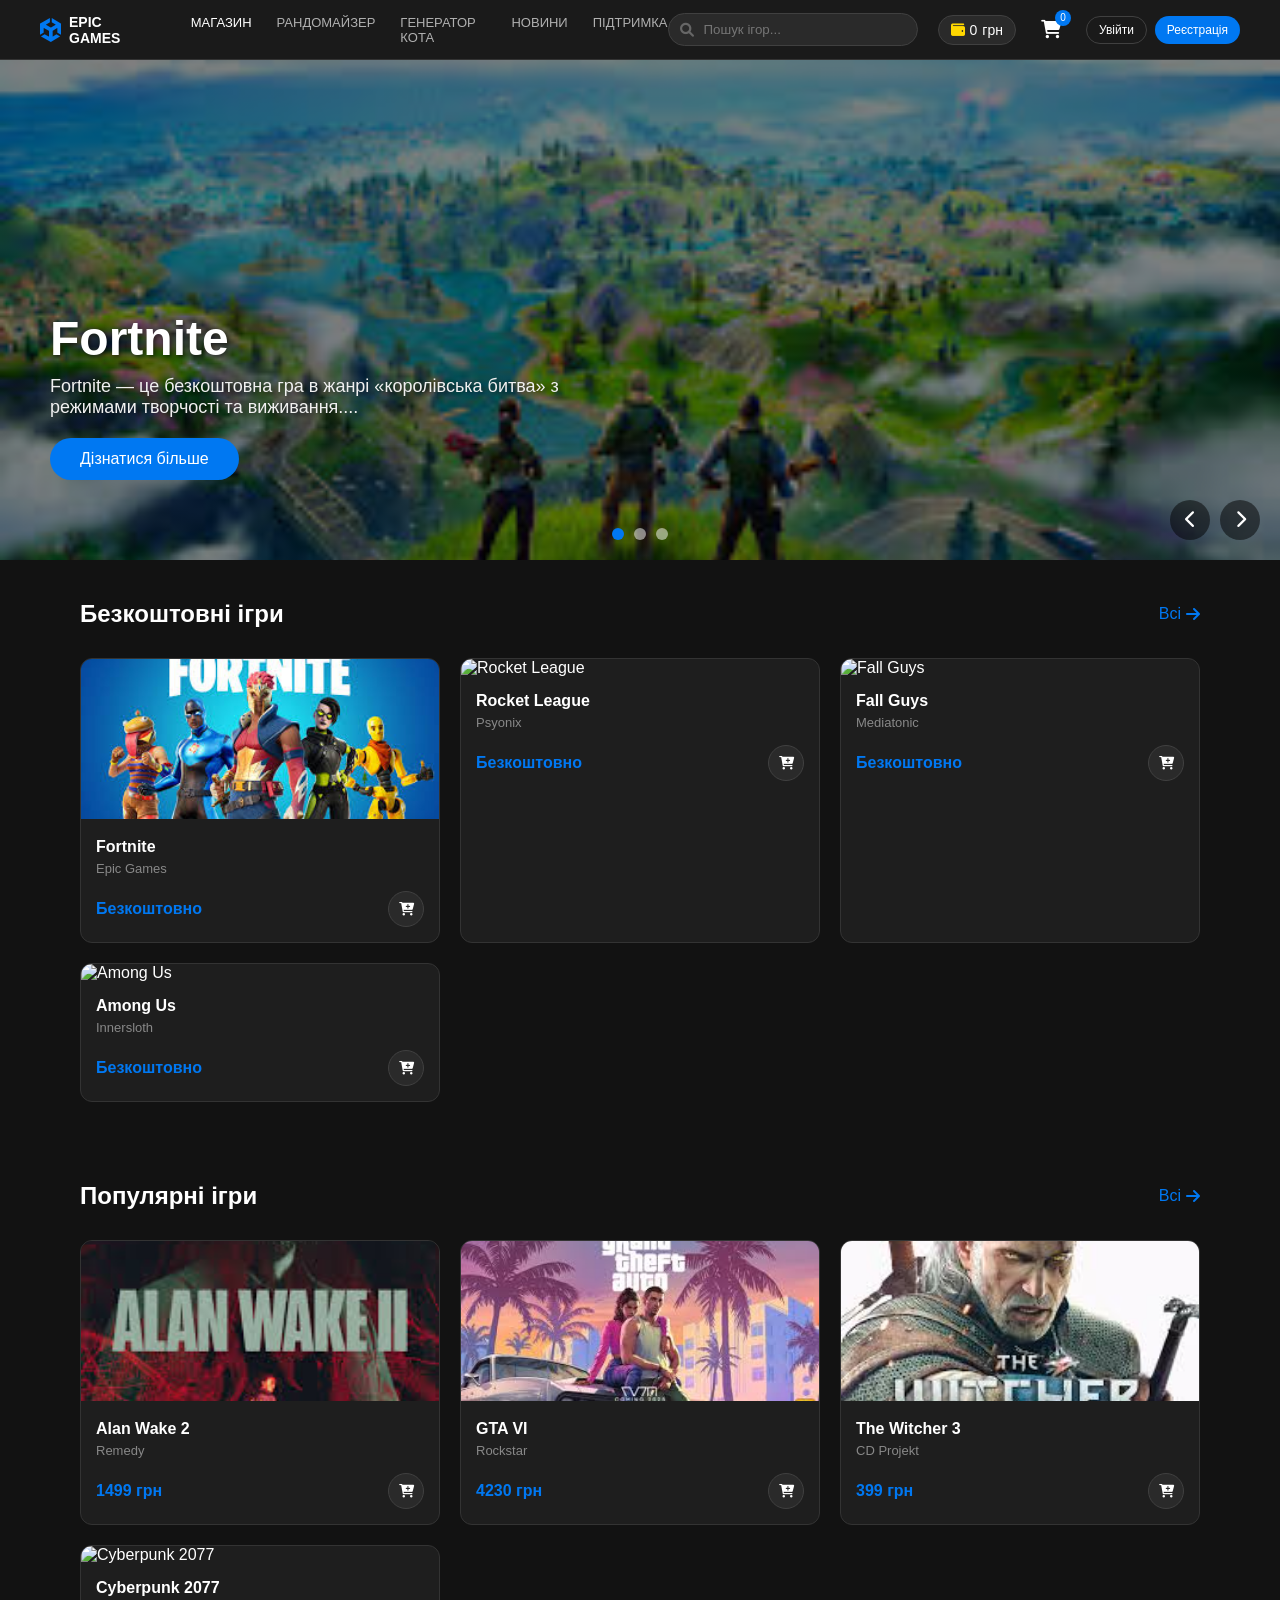
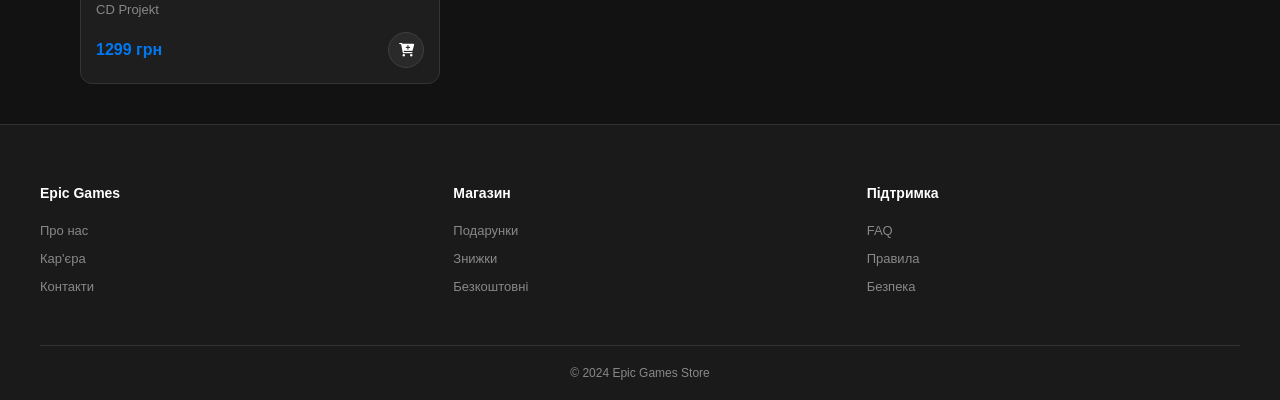
==== index.Html @ b53a5140 "Add files via upload" ====
<!DOCTYPE html>
<html lang="uk">
<head>
    <meta charset="UTF-8">
    <meta name="viewport" content="width=device-width, initial-scale=1.0">
    <title>EPIC GAMES</title>
    <link rel="stylesheet" href="https://cdnjs.cloudflare.com/ajax/libs/font-awesome/6.0.0-beta3/css/all.min.css">
    <link rel="stylesheet" href="style.css">
</head>
<body>
    <!-- Затемнення фону -->
    <div class="overlay" id="overlay"></div>

    <!-- HEADER -->
    <header class="header">
        <div class="header-left">
            <div class="logo">
                <i class="fab fa-unity"></i>
                <span>EPIC GAMES</span>
            </div>
            <nav class="main-nav">
                <a href="#" class="nav-link active" data-page="store">МАГАЗИН</a>
                <a href="#" class="nav-link" data-page="randomizer">РАНДОМАЙЗЕР</a>
                <a href="#" class="nav-link" data-page="cat">ГЕНЕРАТОР КОТА</a>
                <a href="#" class="nav-link" data-page="news">НОВИНИ</a>
                <a href="#" class="nav-link" data-page="support">ПІДТРИМКА</a>
            </nav>
        </div>
        <div class="header-right">
            <!-- Пошук -->
            <div class="search-box">
                <i class="fas fa-search search-icon"></i>
                <input type="text" id="searchInput" placeholder="Пошук ігор..." class="search-input">
                <div class="search-results" id="searchResults"></div>
            </div>
            
            <!-- Баланс -->
            <div class="balance" id="balanceDisplay">
                <i class="fas fa-wallet"></i>
                <span id="balanceAmount">0</span> грн
            </div>
            
            <!-- Кошик -->
            <div class="cart" id="cartBtn">
                <i class="fas fa-shopping-cart"></i>
                <span class="cart-count" id="cartCount">0</span>
            </div>
            
            <!-- Меню користувача -->
            <div class="user-menu" id="userMenu">
                <button class="login-btn" id="loginBtn">Увійти</button>
                <button class="register-btn" id="registerBtn">Реєстрація</button>
            </div>
            
            <!-- Профіль користувача -->
            <div class="user-profile" id="userProfile" style="display: none;">
                <div class="profile-btn" id="profileBtn">
                    <div class="profile-avatar" id="profileAvatar">U</div>
                    <span id="profileName">Користувач</span>
                    <i class="fas fa-chevron-down"></i>
                </div>
                <div class="profile-dropdown" id="profileDropdown">
                    <a href="#" data-page="profile"><i class="fas fa-user"></i> Профіль</a>
                    <a href="#" data-page="library"><i class="fas fa-book"></i> Бібліотека</a>
                    <a href="#" id="addBalanceBtn"><i class="fas fa-plus-circle"></i> Поповнити баланс</a>
                    <div class="dropdown-divider"></div>
                    <a href="#" id="logoutBtn"><i class="fas fa-sign-out-alt"></i> Вийти</a>
                </div>
            </div>
        </div>
    </header>

    <!-- МОДАЛЬНІ ВІКНА -->
    
    <!-- Реєстрація -->
    <div class="modal" id="registerModal">
        <div class="modal-content">
            <div class="modal-header">
                <h2>Реєстрація</h2>
                <button class="close-modal" id="closeRegister">&times;</button>
            </div>
            <div class="modal-body">
                <form id="registerForm">
                    <div class="form-group">
                        <label>Ім'я користувача</label>
                        <input type="text" id="regName" placeholder="Ім'я користувача" required>
                    </div>
                    <div class="form-group">
                        <label>Email</label>
                        <input type="email" id="regEmail" placeholder="Email" required>
                    </div>
                    <div class="form-group">
                        <label>Пароль</label>
                        <input type="password" id="regPassword" placeholder="Пароль" required>
                    </div>
                    <div class="form-group">
                        <label>Підтвердження</label>
                        <input type="password" id="regConfirm" placeholder="Підтвердження" required>
                    </div>
                    <button type="submit" class="modal-btn">Зареєструватися</button>
                </form>
                <div class="modal-footer">
                    <p>Вже є акаунт? <a href="#" id="switchToLogin">Увійти</a></p>
                </div>
            </div>
        </div>
    </div>

    <!-- Вхід -->
    <div class="modal" id="loginModal">
        <div class="modal-content">
            <div class="modal-header">
                <h2>Вхід</h2>
                <button class="close-modal" id="closeLogin">&times;</button>
            </div>
            <div class="modal-body">
                <form id="loginForm">
                    <div class="form-group">
                        <label>Email</label>
                        <input type="email" id="loginEmail" placeholder="Email" required>
                    </div>
                    <div class="form-group">
                        <label>Пароль</label>
                        <input type="password" id="loginPassword" placeholder="Пароль" required>
                    </div>
                    <button type="submit" class="modal-btn">Увійти</button>
                </form>
                <div class="modal-footer">
                    <p>Немає акаунта? <a href="#" id="switchToRegister">Реєстрація</a></p>
                </div>
            </div>
        </div>
    </div>

    <!-- Поповнення балансу -->
    <div class="modal" id="balanceModal">
        <div class="modal-content">
            <div class="modal-header">
                <h2>Поповнення балансу</h2>
                <button class="close-modal" id="closeBalance">&times;</button>
            </div>
            <div class="modal-body">
                <div class="balance-options">
                    <button class="balance-option" data-amount="100">100 грн</button>
                    <button class="balance-option" data-amount="500">500 грн</button>
                    <button class="balance-option" data-amount="1000">1000 грн</button>
                    <button class="balance-option" data-amount="5000">5000 грн</button>
                </div>
                <div class="custom-balance">
                    <label>Інша сума:</label>
                    <input type="number" id="customAmount" placeholder="Введіть суму" min="1">
                </div>
                <button class="modal-btn" id="confirmAddBalance">Поповнити</button>
            </div>
        </div>
    </div>

    <!-- Кошик -->
    <div class="modal" id="cartModal">
        <div class="modal-content cart-modal">
            <div class="modal-header">
                <h2>Кошик <span id="cartItemCount">(0)</span></h2>
                <button class="close-modal" id="closeCart">&times;</button>
            </div>
            <div class="modal-body">
                <div class="cart-items" id="cartItems">
                    <div class="empty-cart">
                        <i class="fas fa-shopping-cart"></i>
                        <p>Кошик порожній</p>
                    </div>
                </div>
                <div class="cart-summary" id="cartSummary" style="display: none;">
                    <div class="cart-total">
                        <span>Разом:</span>
                        <span class="total-price" id="cartTotal">0 грн</span>
                    </div>
                    <div class="cart-balance-info" id="cartBalanceInfo"></div>
                    <button class="checkout-btn" id="checkoutBtn">Оформити замовлення</button>
                    <button class="clear-cart-btn" id="clearCartBtn">Очистити кошик</button>
                </div>
            </div>
        </div>
    </div>

    <!-- Деталі гри -->
    <div class="modal" id="gameModal">
        <div class="modal-content game-modal">
            <div class="modal-header">
                <h2 id="gameTitle">Назва гри</h2>
                <button class="close-modal" id="closeGame">&times;</button>
            </div>
            <div class="modal-body" id="gameDetails"></div>
        </div>
    </div>

    <!-- Підтвердження -->
    <div class="modal" id="confirmModal">
        <div class="modal-content confirm-modal">
            <div class="modal-body confirm-body">
                <i class="fas fa-check-circle"></i>
                <h3>Додано в кошик!</h3>
                <p id="confirmMessage"></p>
            </div>
            <div class="confirm-actions">
                <button class="confirm-btn" id="continueBtn">Продовжити</button>
                <button class="confirm-btn view-cart" id="viewCartBtn">До кошика</button>
            </div>
        </div>
    </div>

    <!-- Повідомлення про покупку -->
    <div class="modal" id="purchaseModal">
        <div class="modal-content confirm-modal">
            <div class="modal-body confirm-body">
                <i class="fas fa-check-circle" style="color: #00c851;"></i>
                <h3>Покупка успішна!</h3>
                <p id="purchaseMessage"></p>
            </div>
            <div class="confirm-actions">
                <button class="confirm-btn view-cart" id="closePurchaseBtn">Гаразд</button>
            </div>
        </div>
    </div>

    <!-- Повідомлення про недостатньо коштів -->
    <div class="modal" id="insufficientModal">
        <div class="modal-content confirm-modal">
            <div class="modal-body confirm-body">
                <i class="fas fa-exclamation-circle" style="color: #ff4444;"></i>
                <h3>Недостатньо коштів!</h3>
                <p id="insufficientMessage"></p>
            </div>
            <div class="confirm-actions">
                <button class="confirm-btn" id="closeInsufficientBtn">Закрити</button>
                <button class="confirm-btn view-cart" id="addBalanceFromInsufficient">Поповнити баланс</button>
            </div>
        </div>
    </div>

    <!-- ОСНОВНИЙ КОНТЕНТ -->
    <main id="mainContent"></main>

    <!-- FOOTER -->
    <footer class="footer">
        <div class="footer-content">
            <div class="footer-section">
                <h4>Epic Games</h4>
                <ul>
                    <li><a href="#">Про нас</a></li>
                    <li><a href="#">Кар'єра</a></li>
                    <li><a href="#">Контакти</a></li>
                </ul>
            </div>
            <div class="footer-section">
                <h4>Магазин</h4>
                <ul>
                    <li><a href="#">Подарунки</a></li>
                    <li><a href="#">Знижки</a></li>
                    <li><a href="#">Безкоштовні</a></li>
                </ul>
            </div>
            <div class="footer-section">
                <h4>Підтримка</h4>
                <ul>
                    <li><a href="#">FAQ</a></li>
                    <li><a href="#">Правила</a></li>
                    <li><a href="#">Безпека</a></li>
                </ul>
            </div>
        </div>
        <div class="footer-bottom">
            <p>© 2024 Epic Games Store</p>
        </div>
    </footer>

    <script src="script.js"></script>
</body>
</html>
---- style.css ----
* {
    margin: 0;
    padding: 0;
    box-sizing: border-box;
    font-family: -apple-system, BlinkMacSystemFont, 'Segoe UI', Roboto, sans-serif;
}

body {
    background: #121212;
    color: #fff;
    min-height: 100vh;
    display: flex;
    flex-direction: column;
}

/* Затемнення */
.overlay {
    position: fixed;
    top: 0;
    left: 0;
    width: 100%;
    height: 100%;
    background: rgba(0,0,0,0.8);
    backdrop-filter: blur(5px);
    z-index: 998;
    display: none;
}

.overlay.active {
    display: block;
}

/* HEADER */
.header {
    background: #1a1a1a;
    padding: 0 40px;
    height: 60px;
    display: flex;
    align-items: center;
    justify-content: space-between;
    border-bottom: 1px solid #333;
    position: sticky;
    top: 0;
    z-index: 100;
}

.header-left {
    display: flex;
    align-items: center;
    gap: 40px;
}

.logo {
    display: flex;
    align-items: center;
    gap: 8px;
    font-weight: 700;
    font-size: 14px;
    color: #fff;
}

.logo i {
    color: #0078f2;
    font-size: 24px;
}

.main-nav {
    display: flex;
    gap: 25px;
}

.main-nav a {
    color: #b0b0b0;
    text-decoration: none;
    font-size: 13px;
    font-weight: 500;
    transition: color 0.2s;
    cursor: pointer;
}

.main-nav a:hover,
.main-nav a.active {
    color: #fff;
}

.header-right {
    display: flex;
    align-items: center;
    gap: 20px;
}

/* Пошук */
.search-box {
    position: relative;
}

.search-icon {
    position: absolute;
    left: 12px;
    top: 50%;
    transform: translateY(-50%);
    color: #666;
    font-size: 14px;
}

.search-input {
    background: #2a2a2a;
    border: 1px solid #404040;
    border-radius: 20px;
    padding: 8px 15px 8px 35px;
    color: #fff;
    width: 250px;
    transition: all 0.3s;
}

.search-input:focus {
    outline: none;
    border-color: #0078f2;
    width: 300px;
}

.search-results {
    position: absolute;
    top: 100%;
    left: 0;
    right: 0;
    background: #1e1e1e;
    border: 1px solid #333;
    border-radius: 8px;
    margin-top: 5px;
    max-height: 300px;
    overflow-y: auto;
    display: none;
    z-index: 1000;
}

.search-results.active {
    display: block;
}

.search-result-item {
    padding: 12px 15px;
    cursor: pointer;
    border-bottom: 1px solid #333;
    display: flex;
    align-items: center;
    gap: 10px;
    transition: background 0.2s;
}

.search-result-item:hover {
    background: #2a2a2a;
}

.search-result-item img {
    width: 40px;
    height: 40px;
    border-radius: 5px;
    object-fit: cover;
}

/* Баланс */
.balance {
    background: #2a2a2a;
    padding: 6px 12px;
    border-radius: 20px;
    display: flex;
    align-items: center;
    gap: 5px;
    font-size: 14px;
    border: 1px solid #404040;
}

.balance i {
    color: #ffd700;
}

/* Кошик */
.cart {
    position: relative;
    cursor: pointer;
    padding: 5px;
}

.cart i {
    font-size: 18px;
    color: #fff;
}

.cart-count {
    position: absolute;
    top: -5px;
    right: -5px;
    background: #0078f2;
    color: #fff;
    font-size: 10px;
    min-width: 16px;
    height: 16px;
    border-radius: 8px;
    display: flex;
    align-items: center;
    justify-content: center;
    padding: 0 4px;
}

/* Меню користувача */
.user-menu {
    display: flex;
    gap: 8px;
}

.login-btn, .register-btn {
    padding: 6px 12px;
    border-radius: 16px;
    font-size: 12px;
    cursor: pointer;
    border: none;
    transition: all 0.2s;
}

.login-btn {
    background: transparent;
    border: 1px solid #404040;
    color: #fff;
}

.login-btn:hover {
    border-color: #0078f2;
}

.register-btn {
    background: #0078f2;
    color: #fff;
}

.register-btn:hover {
    background: #0060c0;
}

/* Профіль */
.user-profile {
    position: relative;
}

.profile-btn {
    display: flex;
    align-items: center;
    gap: 8px;
    cursor: pointer;
    padding: 4px 8px;
    border-radius: 20px;
    background: #2a2a2a;
}

.profile-avatar {
    width: 28px;
    height: 28px;
    border-radius: 50%;
    background: #0078f2;
    display: flex;
    align-items: center;
    justify-content: center;
    font-weight: bold;
    font-size: 14px;
}

.profile-dropdown {
    position: absolute;
    top: 100%;
    right: 0;
    margin-top: 10px;
    background: #1e1e1e;
    border: 1px solid #333;
    border-radius: 8px;
    min-width: 200px;
    display: none;
    z-index: 1000;
}

.profile-dropdown.active {
    display: block;
}

.profile-dropdown a {
    display: flex;
    align-items: center;
    gap: 12px;
    padding: 12px 16px;
    color: #fff;
    text-decoration: none;
    transition: background 0.2s;
}

.profile-dropdown a:hover {
    background: #2a2a2a;
}

.dropdown-divider {
    height: 1px;
    background: #333;
    margin: 8px 0;
}

/* МОДАЛЬНІ ВІКНА */
.modal {
    display: none;
    position: fixed;
    top: 50%;
    left: 50%;
    transform: translate(-50%, -50%);
    z-index: 999;
    width: 90%;
    max-width: 450px;
}

.modal.active {
    display: block;
}

.modal-content {
    background: #1e1e1e;
    border-radius: 12px;
    border: 1px solid #333;
    animation: modalFade 0.3s ease;
    box-shadow: 0 20px 40px rgba(0,0,0,0.5);
}

@keyframes modalFade {
    from {
        opacity: 0;
        transform: translateY(-20px);
    }
    to {
        opacity: 1;
        transform: translateY(0);
    }
}

.modal-header {
    padding: 15px 20px;
    border-bottom: 1px solid #333;
    display: flex;
    justify-content: space-between;
    align-items: center;
}

.modal-header h2 {
    font-size: 18px;
    color: #fff;
}

.close-modal {
    background: none;
    border: none;
    color: #888;
    font-size: 24px;
    cursor: pointer;
    transition: color 0.2s;
}

.close-modal:hover {
    color: #fff;
}

.modal-body {
    padding: 20px;
}

/* Форми */
.form-group {
    margin-bottom: 15px;
}

.form-group label {
    display: block;
    margin-bottom: 5px;
    color: #b0b0b0;
    font-size: 13px;
}

.form-group input {
    width: 100%;
    padding: 10px;
    background: #2a2a2a;
    border: 1px solid #404040;
    border-radius: 8px;
    color: #fff;
    font-size: 14px;
}

.form-group input:focus {
    outline: none;
    border-color: #0078f2;
}

.modal-btn {
    width: 100%;
    padding: 12px;
    background: #0078f2;
    border: none;
    border-radius: 8px;
    color: #fff;
    font-weight: 600;
    cursor: pointer;
    transition: background 0.2s;
}

.modal-btn:hover {
    background: #0060c0;
}

.modal-footer {
    margin-top: 20px;
    text-align: center;
    color: #888;
    font-size: 13px;
}

.modal-footer a {
    color: #0078f2;
    text-decoration: none;
}

/* Баланс опції */
.balance-options {
    display: grid;
    grid-template-columns: repeat(2, 1fr);
    gap: 10px;
    margin-bottom: 20px;
}

.balance-option {
    background: #2a2a2a;
    border: 1px solid #404040;
    color: #fff;
    padding: 15px;
    border-radius: 8px;
    cursor: pointer;
    font-size: 16px;
    font-weight: 600;
    transition: all 0.2s;
}

.balance-option:hover {
    background: #0078f2;
    border-color: #0078f2;
}

.custom-balance {
    margin-bottom: 20px;
}

.custom-balance label {
    display: block;
    margin-bottom: 5px;
    color: #b0b0b0;
}

.custom-balance input {
    width: 100%;
    padding: 12px;
    background: #2a2a2a;
    border: 1px solid #404040;
    border-radius: 8px;
    color: #fff;
    font-size: 16px;
}

/* Кошик */
.cart-modal {
    max-width: 500px;
}

.cart-items {
    max-height: 300px;
    overflow-y: auto;
}

.empty-cart {
    text-align: center;
    padding: 40px;
    color: #888;
}

.empty-cart i {
    font-size: 48px;
    margin-bottom: 15px;
    color: #404040;
}

.cart-item {
    display: flex;
    align-items: center;
    gap: 15px;
    padding: 15px;
    border-bottom: 1px solid #333;
}

.cart-item img {
    width: 50px;
    height: 50px;
    border-radius: 5px;
    object-fit: cover;
}

.cart-item-info {
    flex: 1;
}

.cart-item-info h4 {
    font-size: 14px;
    margin-bottom: 5px;
}

.cart-item-info p {
    color: #0078f2;
    font-size: 13px;
}

.cart-item-remove {
    background: none;
    border: none;
    color: #888;
    cursor: pointer;
    font-size: 16px;
}

.cart-item-remove:hover {
    color: #ff4444;
}

.cart-summary {
    border-top: 1px solid #333;
    padding-top: 15px;
}

.cart-total {
    display: flex;
    justify-content: space-between;
    margin-bottom: 15px;
    font-weight: 600;
    font-size: 16px;
}

.total-price {
    color: #0078f2;
}

.cart-balance-info {
    background: #1a1a1a;
    padding: 10px;
    border-radius: 8px;
    margin: 10px 0;
    text-align: center;
    font-weight: 600;
}

.checkout-btn {
    width: 100%;
    padding: 12px;
    background: #00c851;
    border: none;
    border-radius: 8px;
    color: #fff;
    font-weight: 600;
    cursor: pointer;
    transition: background 0.2s;
}

.checkout-btn:hover {
    background: #007e33;
}

.clear-cart-btn {
    width: 100%;
    padding: 10px;
    background: #ff4444;
    border: none;
    border-radius: 8px;
    color: #fff;
    font-weight: 600;
    cursor: pointer;
    margin-top: 10px;
    transition: background 0.2s;
}

.clear-cart-btn:hover {
    background: #cc0000;
}

/* Підтвердження */
.confirm-modal {
    max-width: 400px;
    text-align: center;
}

.confirm-body {
    padding: 30px;
}

.confirm-body i {
    font-size: 64px;
    color: #00c851;
    margin-bottom: 15px;
}

.confirm-body h3 {
    margin-bottom: 10px;
    font-size: 20px;
}

.confirm-body p {
    color: #888;
}

.confirm-actions {
    display: flex;
    gap: 10px;
    padding: 0 20px 20px;
}

.confirm-btn {
    flex: 1;
    padding: 12px;
    border-radius: 8px;
    font-size: 14px;
    cursor: pointer;
    border: 1px solid #404040;
    background: transparent;
    color: #fff;
    transition: all 0.2s;
}

.confirm-btn:hover {
    border-color: #0078f2;
}

.confirm-btn.view-cart {
    background: #0078f2;
    border: none;
}

.confirm-btn.view-cart:hover {
    background: #0060c0;
}

/* СЛАЙДЕР */
.slider-container {
    position: relative;
    width: 100%;
    height: 500px;
    overflow: hidden;
}

.slider-wrapper {
    position: relative;
    width: 100%;
    height: 100%;
}

.slider-slide {
    position: absolute;
    top: 0;
    left: 0;
    width: 100%;
    height: 100%;
    opacity: 0;
    transition: opacity 0.5s ease-in-out;
    background-size: cover;
    background-position: center;
}

.slider-slide.active {
    opacity: 1;
}

.slider-content {
    position: absolute;
    bottom: 80px;
    left: 50px;
    max-width: 600px;
    color: white;
    text-shadow: 2px 2px 4px rgba(0,0,0,0.5);
}

.slider-content h2 {
    font-size: 48px;
    margin-bottom: 10px;
}

.slider-content p {
    font-size: 18px;
    margin-bottom: 20px;
    color: #f0f0f0;
}

.slider-btn {
    background: #0078f2;
    color: white;
    border: none;
    padding: 12px 30px;
    font-size: 16px;
    border-radius: 25px;
    cursor: pointer;
    transition: background 0.3s;
}

.slider-btn:hover {
    background: #0056b3;
}

.slider-controls {
    position: absolute;
    bottom: 20px;
    right: 20px;
    display: flex;
    gap: 10px;
    z-index: 10;
}

.slider-control {
    background: rgba(0,0,0,0.5);
    color: white;
    border: none;
    width: 40px;
    height: 40px;
    border-radius: 50%;
    cursor: pointer;
    font-size: 18px;
    transition: background 0.3s;
}

.slider-control:hover {
    background: rgba(0,120,242,0.8);
}

.slider-dots {
    position: absolute;
    bottom: 20px;
    left: 50%;
    transform: translateX(-50%);
    display: flex;
    gap: 10px;
    z-index: 10;
}

.slider-dot {
    width: 12px;
    height: 12px;
    border-radius: 50%;
    background: rgba(255,255,255,0.5);
    cursor: pointer;
    transition: background 0.3s;
}

.slider-dot.active {
    background: #0078f2;
}

/* СТОРІНКИ */
.page {
    padding: 40px;
    max-width: 1200px;
    margin: 0 auto;
}

.section-header {
    display: flex;
    justify-content: space-between;
    align-items: center;
    margin-bottom: 30px;
}

.section-header h2 {
    font-size: 24px;
}

.view-all {
    color: #0078f2;
    text-decoration: none;
    display: flex;
    align-items: center;
    gap: 5px;
}

/* СІТКА ІГОР */
.games-grid {
    display: grid;
    grid-template-columns: repeat(auto-fill, minmax(280px, 1fr));
    gap: 20px;
}

.game-card {
    background: #1e1e1e;
    border: 1px solid #333;
    border-radius: 12px;
    overflow: hidden;
    cursor: pointer;
    transition: all 0.3s;
}

.game-card:hover {
    transform: translateY(-5px);
    border-color: #0078f2;
    box-shadow: 0 10px 20px rgba(0,120,242,0.2);
}

.game-card img {
    width: 100%;
    height: 160px;
    object-fit: cover;
}

.game-card-content {
    padding: 15px;
}

.game-card h3 {
    font-size: 16px;
    margin-bottom: 5px;
}

.game-card p {
    color: #888;
    font-size: 13px;
    margin-bottom: 15px;
}

.game-card-footer {
    display: flex;
    justify-content: space-between;
    align-items: center;
}

.game-price {
    color: #0078f2;
    font-weight: 600;
}

.add-btn {
    background: #2a2a2a;
    border: 1px solid #404040;
    color: #fff;
    width: 36px;
    height: 36px;
    border-radius: 50%;
    cursor: pointer;
    transition: all 0.2s;
}

.add-btn:hover {
    background: #0078f2;
    border-color: #0078f2;
}

/* РАНДОМАЙЗЕР */
.randomizer-container {
    max-width: 800px;
    margin: 50px auto;
    padding: 40px;
    background: #1e1e1e;
    border-radius: 20px;
    border: 1px solid #333;
    text-align: center;
}

.randomizer-container h1 {
    color: #0078f2;
    margin-bottom: 20px;
}

.randomizer-description {
    color: #888;
    margin-bottom: 30px;
}

.randomizer-btn {
    background: #0078f2;
    color: white;
    border: none;
    padding: 15px 40px;
    font-size: 18px;
    border-radius: 30px;
    cursor: pointer;
    transition: all 0.3s;
    margin: 20px 0;
}

.randomizer-btn:hover {
    background: #0056b3;
    transform: scale(1.05);
}

.randomizer-result {
    background: #2a2a2a;
    padding: 30px;
    border-radius: 15px;
    margin-top: 20px;
    border: 1px solid #333;
}

.randomizer-game {
    font-size: 28px;
    color: #0078f2;
    margin-bottom: 10px;
}

.randomizer-game-image {
    max-width: 200px;
    border-radius: 10px;
    margin-bottom: 20px;
}

/* ГЕНЕРАТОР КОТА */
.cat-container {
    max-width: 800px;
    margin: 50px auto;
    padding: 40px;
    background: #1e1e1e;
    border-radius: 20px;
    border: 1px solid #333;
    text-align: center;
}

.cat-container h1 {
    color: #0078f2;
    margin-bottom: 20px;
}

.cat-btn {
    background: #0078f2;
    color: white;
    border: none;
    padding: 15px 40px;
    font-size: 18px;
    border-radius: 30px;
    cursor: pointer;
    transition: all 0.3s;
    margin: 20px 0;
}

.cat-btn:hover {
    background: #0056b3;
    transform: scale(1.05);
}

.cat-image-container {
    background: #2a2a2a;
    padding: 20px;
    border-radius: 15px;
    margin-top: 20px;
    min-height: 300px;
    display: flex;
    align-items: center;
    justify-content: center;
}

.cat-image {
    max-width: 100%;
    max-height: 400px;
    border-radius: 10px;
    box-shadow: 0 5px 15px rgba(0,0,0,0.3);
}

/* НОВИНИ */
.news-grid {
    display: grid;
    grid-template-columns: repeat(auto-fill, minmax(350px, 1fr));
    gap: 20px;
    margin-top: 30px;
}

.news-card {
    background: #1e1e1e;
    border: 1px solid #333;
    border-radius: 12px;
    overflow: hidden;
}

.news-card img {
    width: 100%;
    height: 200px;
    object-fit: cover;
}

.news-content {
    padding: 20px;
}

.news-category {
    display: inline-block;
    background: #0078f2;
    color: #fff;
    padding: 4px 12px;
    border-radius: 16px;
    font-size: 11px;
    margin-bottom: 10px;
}

.news-content h3 {
    margin-bottom: 10px;
}

.news-content p {
    color: #888;
    margin-bottom: 15px;
}

.news-date {
    color: #666;
    font-size: 12px;
}

/* Бібліотека */
.library-grid {
    display: grid;
    grid-template-columns: repeat(auto-fill, minmax(280px, 1fr));
    gap: 20px;
    margin-top: 30px;
}

.library-item {
    background: #1e1e1e;
    border: 1px solid #333;
    border-radius: 12px;
    padding: 20px;
}

.library-item h3 {
    margin-bottom: 5px;
}

.library-item p {
    color: #888;
    margin-bottom: 15px;
}

.library-progress {
    margin: 15px 0;
}

.progress-bar {
    height: 6px;
    background: #2a2a2a;
    border-radius: 3px;
    overflow: hidden;
}

.progress-fill {
    height: 100%;
    background: #0078f2;
    transition: width 0.3s;
}

.play-btn {
    width: 100%;
    background: #0078f2;
    color: white;
    border: none;
    padding: 10px;
    border-radius: 8px;
    cursor: pointer;
    transition: background 0.3s;
}

.play-btn:hover {
    background: #0056b3;
}

/* Підтримка */
.support-grid {
    display: grid;
    grid-template-columns: repeat(auto-fit, minmax(250px, 1fr));
    gap: 20px;
    margin-top: 30px;
}

.support-card {
    background: #1e1e1e;
    border: 1px solid #333;
    border-radius: 12px;
    padding: 30px;
    text-align: center;
    transition: transform 0.3s;
}

.support-card:hover {
    transform: translateY(-5px);
    border-color: #0078f2;
}

.support-card i {
    font-size: 48px;
    color: #0078f2;
    margin-bottom: 15px;
}

.support-card h3 {
    margin-bottom: 10px;
}

.support-card p {
    color: #888;
    margin-bottom: 15px;
}

.support-link {
    color: #0078f2;
    text-decoration: none;
    font-weight: 500;
}

/* FOOTER */
.footer {
    background: #1a1a1a;
    padding: 60px 40px 20px;
    border-top: 1px solid #333;
    margin-top: auto;
}

.footer-content {
    display: grid;
    grid-template-columns: repeat(auto-fit, minmax(200px, 1fr));
    gap: 40px;
    max-width: 1200px;
    margin: 0 auto;
}

.footer-section h4 {
    margin-bottom: 20px;
    font-size: 14px;
    color: #fff;
}

.footer-section ul {
    list-style: none;
}

.footer-section li {
    margin-bottom: 10px;
}

.footer-section a {
    color: #888;
    text-decoration: none;
    font-size: 13px;
    transition: color 0.2s;
}

.footer-section a:hover {
    color: #0078f2;
}

.footer-bottom {
    margin-top: 40px;
    padding-top: 20px;
    border-top: 1px solid #333;
    text-align: center;
    color: #888;
    font-size: 12px;
}

/* Деталі гри */
.game-price-large {
    font-size: 28px;
    font-weight: 700;
    color: #0078f2;
}

.game-image {
    width: 100%;
    max-height: 300px;
    object-fit: cover;
    border-radius: 10px;
    margin-bottom: 20px;
}

.game-info {
    background: #1e1e1e;
    padding: 20px;
    border-radius: 10px;
    margin-bottom: 20px;
}

.game-info p {
    margin-bottom: 10px;
    color: #b0b0b0;
}

.game-info strong {
    color: #fff;
}

/* Адаптивність */
@media (max-width: 768px) {
    .header {
        flex-direction: column;
        height: auto;
        padding: 10px;
    }
    
    .header-left {
        flex-direction: column;
        gap: 10px;
    }
    
    .main-nav {
        flex-wrap: wrap;
        justify-content: center;
    }
    
    .header-right {
        flex-wrap: wrap;
        justify-content: center;
    }
    
    .search-input {
        width: 100%;
    }
    
    .slider-content {
        left: 20px;
        bottom: 40px;
    }
    
    .slider-content h2 {
        font-size: 32px;
    }
    
    .page {
        padding: 20px;
    }
}
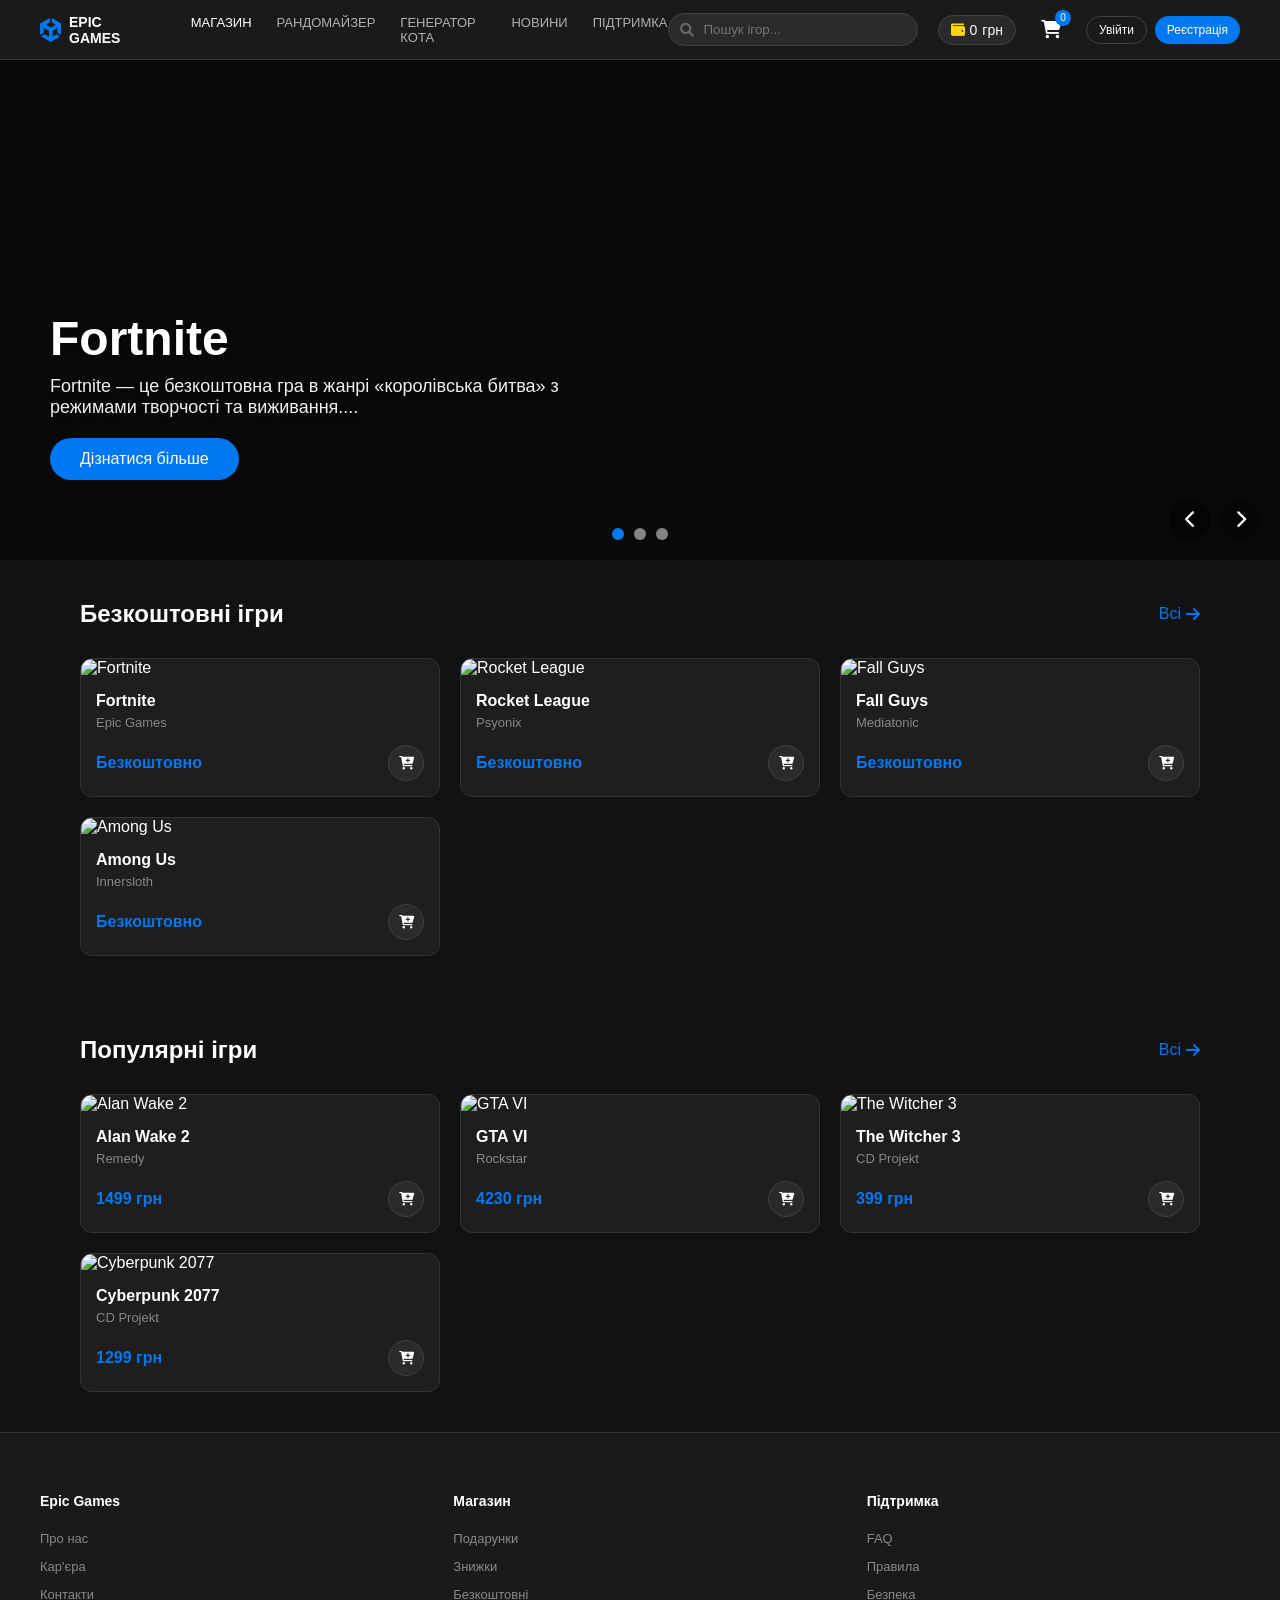
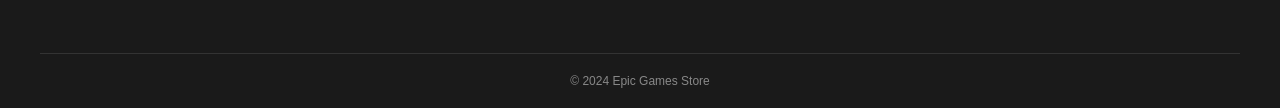
==== commit 8eda21ca: "Initial commit" ====
--- a/index.Html
+++ b/index.Html
@@ -1,6 +1,15 @@
 <!DOCTYPE html>
 <html lang="uk">
 <head>
+    <!-- Google tag (gtag.js) -->
+    <script async src="https://www.googletagmanager.com/gtag/js?id=G-4G2YS4BQT5"></script>
+    <script>
+        window.dataLayer = window.dataLayer || [];
+        function gtag(){dataLayer.push(arguments);}
+        gtag('js', new Date());
+
+        gtag('config', 'G-4G2YS4BQT5');
+</script>
     <meta charset="UTF-8">
     <meta name="viewport" content="width=device-width, initial-scale=1.0">
     <title>EPIC GAMES</title>
